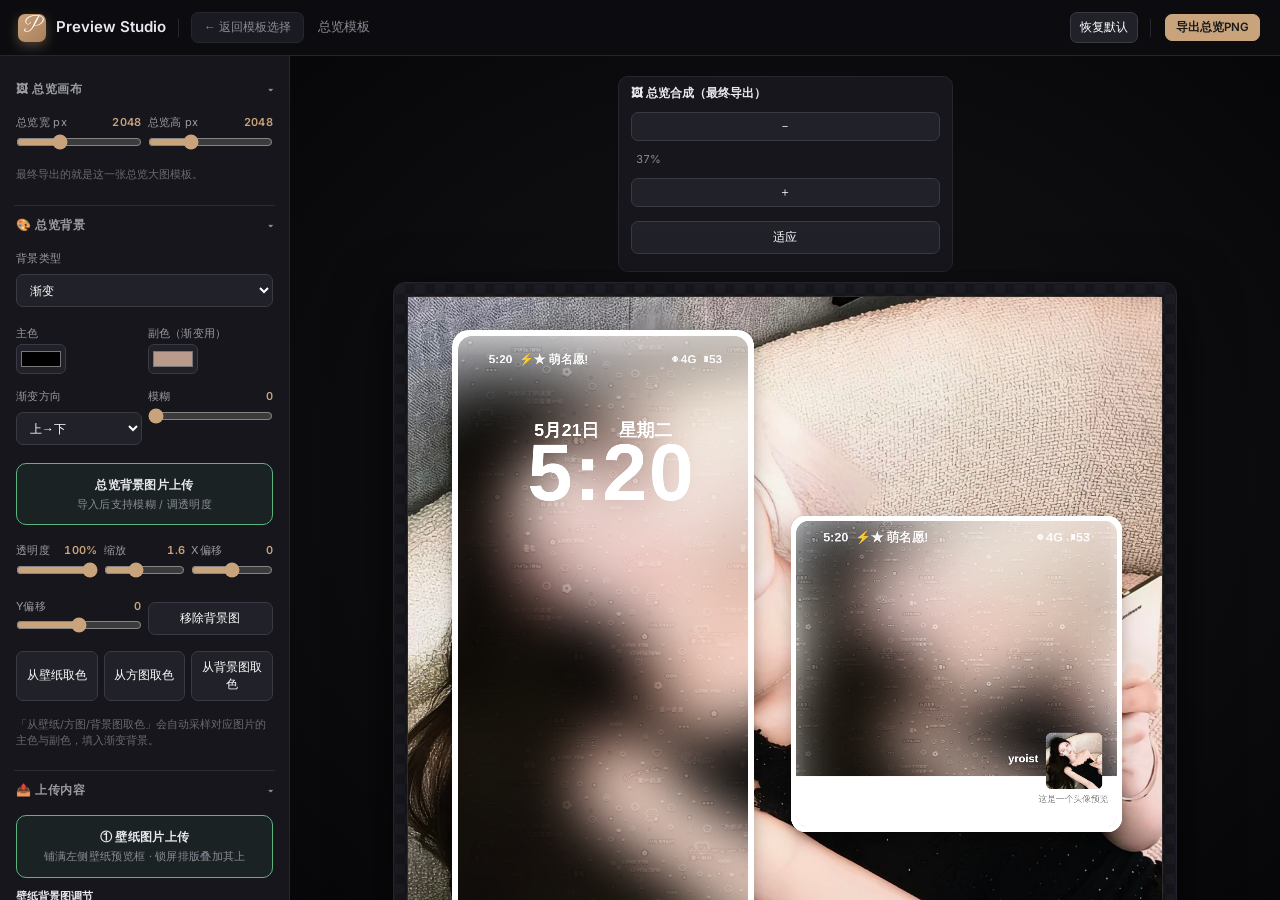
==== dual-studio.html @ 0d93e58e "feat: 新增「壁纸＋方图双模板」制作页（dual-studio），首页新增入口卡片 - 新增 dual-studio.html / dual-studio.js / dual-studio.css" ====
<!DOCTYPE html>
<html lang="zh-CN">
<head>
<meta charset="UTF-8">
<meta name="viewport" content="width=device-width,initial-scale=1,viewport-fit=cover">
<title>总览模板制作器 · Preview Studio</title>
<link href="fonts.css" rel="stylesheet">
<link rel="stylesheet" href="dual-studio.css">
</head>
<body>

<header>
  <div class="brand-logo">P</div>
  <span class="brand">Preview Studio</span>
  <span class="sep"></span>
  <button class="back-btn" onclick="location.href='preview-studio.html'">← 返回模板选择</button>
  <span class="tpl-name">总览模板</span>
  <span class="grow"></span>
  <button class="btn-ic" id="btnReset">恢复默认</button>
  <span class="sep"></span>
  <button class="primary small" id="btnExportOverview">导出总览PNG</button>
</header>

<main>
  <!-- ============ 左侧：总览统一设置面板 ============ -->
  <aside class="panel" id="leftPanel">
    <details class="sec" open>
      <summary>🖼 总览画布</summary>
      <div class="body">
        <div class="grid2">
          <div><label>总览宽 px<b class="pv">2048</b></label><input type="range" id="ovW" min="120" max="6000" step="1" value="2048"></div>
          <div><label>总览高 px<b class="pv">2048</b></label><input type="range" id="ovH" min="120" max="6000" step="1" value="2048"></div>
        </div>
        <p class="hint">最终导出的就是这一张总览大图模板。</p>
      </div>
    </details>

    <details class="sec" open>
      <summary>🎨 总览背景</summary>
      <div class="body">
        <div class="f"><label>背景类型</label>
          <select id="ovBgType">
            <option value="solid">纯色</option>
            <option value="gradient">渐变</option>
            <option value="dark">深色</option>
          </select>
        </div>
        <div class="grid2">
          <div><label>主色</label><input type="color" id="ovBgColor" value="#eceef0"></div>
          <div><label>副色（渐变用）</label><input type="color" id="ovBgColor2" value="#ffffff"></div>
        </div>
        <div class="grid2">
          <div><label>渐变方向</label>
            <select id="ovBgDir">
              <option value="v">上→下</option>
              <option value="h">左→右</option>
              <option value="d">左上→右下</option>
              <option value="r">径向</option>
            </select>
          </div>
          <div><label>模糊<b class="pv">0</b></label><input type="range" id="ovBgBlur" min="0" max="80" step="1" value="0"></div>
        </div>
        <label class="up" id="upOvBgBox">
          <input type="file" id="upOvBg" accept="image/png,image/jpeg,image/webp" hidden>
          <b>总览背景图片上传</b><span>导入后支持模糊 / 调透明度</span>
        </label>
        <div class="grid3">
          <div><label>透明度<b class="pv">100%</b></label><input type="range" id="ovBgOp" min="0" max="1" step="0.01" value="1" data-fmt="pct"></div>
          <div><label>缩放<b class="pv">1</b></label><input type="range" id="ovBgScale" min="0.2" max="4" step="0.05" value="1"></div>
          <div><label>X偏移<b class="pv">0</b></label><input type="range" id="ovBgX" min="-2000" max="2000" step="1" value="0"></div>
        </div>
        <div class="grid2">
          <div><label>Y偏移<b class="pv">0</b></label><input type="range" id="ovBgY" min="-2000" max="2000" step="1" value="0"></div>
          <div style="display:flex;align-items:flex-end"><button id="ovBgClear" class="danger" style="margin:0 0 4px">移除背景图</button></div>
        </div>
        <div class="grid3">
          <button id="bgPickWp">从壁纸取色</button>
          <button id="bgPickSq">从方图取色</button>
          <button id="bgPickOv">从背景图取色</button>
        </div>
        <p class="hint">「从壁纸/方图/背景图取色」会自动采样对应图片的主色与副色，填入渐变背景。</p>
      </div>
    </details>

    <details class="sec" open>
      <summary>📤 上传内容</summary>
      <div class="body">
        <label class="up" id="upWpBox">
          <input type="file" id="upWpImg" accept="image/png,image/jpeg,image/webp" hidden>
          <b>① 壁纸图片上传</b><span>铺满左侧壁纸预览框 · 锁屏排版叠加其上</span>
        </label>
        <div class="bgAdj">
          <p class="hint" style="margin:0;font-weight:600;color:var(--text)">壁纸背景图调节</p>
          <div class="grid2">
            <div><label>高斯模糊<b class="pv">0</b></label><input type="range" id="wpBgBlur" min="0" max="80" step="1" value="0"></div>
            <div><label>透明度<b class="pv">100%</b></label><input type="range" id="wpBgOp" min="0" max="1" step="0.01" value="1" data-fmt="pct"></div>
          </div>
          <div class="grid2">
            <div><label>缩放<b class="pv">1</b></label><input type="range" id="wpBgScale" min="0.2" max="4" step="0.05" value="1"></div>
            <div><label>X偏移<b class="pv">0</b></label><input type="range" id="wpBgX" min="-2000" max="2000" step="1" value="0"></div>
          </div>
          <div class="grid2">
            <div><label>Y偏移<b class="pv">0</b></label><input type="range" id="wpBgY" min="-2000" max="2000" step="1" value="0"></div>
            <div style="display:flex;align-items:flex-end"><button id="wpBgClear" class="danger" style="margin:0 0 4px">移除壁纸背景图</button></div>
          </div>
        </div>
        <label class="up" id="upSqBox">
          <input type="file" id="upSqImg" accept="image/png,image/jpeg,image/webp" hidden>
          <b>② 方图封面图片上传</b><span>铺满右侧方图框 · 作为朋友圈封面背景</span>
        </label>
        <div class="bgAdj">
          <p class="hint" style="margin:0;font-weight:600;color:var(--text)">方图背景图调节</p>
          <div class="grid2">
            <div><label>高斯模糊<b class="pv">0</b></label><input type="range" id="sqBgBlur" min="0" max="80" step="1" value="0"></div>
            <div><label>透明度<b class="pv">100%</b></label><input type="range" id="sqBgOp" min="0" max="1" step="0.01" value="1" data-fmt="pct"></div>
          </div>
          <div class="grid2">
            <div><label>缩放<b class="pv">1</b></label><input type="range" id="sqBgScale" min="0.2" max="4" step="0.05" value="1"></div>
            <div><label>X偏移<b class="pv">0</b></label><input type="range" id="sqBgX" min="-2000" max="2000" step="1" value="0"></div>
          </div>
          <div class="grid2">
            <div><label>Y偏移<b class="pv">0</b></label><input type="range" id="sqBgY" min="-2000" max="2000" step="1" value="0"></div>
            <div style="display:flex;align-items:flex-end"><button id="sqBgClear" class="danger" style="margin:0 0 4px">移除方图背景图</button></div>
          </div>
        </div>
        <label class="up" id="upAvBox">
          <input type="file" id="upAvatar" accept="image/png,image/jpeg,image/webp" hidden>
          <b>③ 朋友圈头像上传</b><span>显示在封面右下角 · 位置大小见「方图信息栏 &amp; 头像」</span>
        </label>
      </div>
    </details>

    <details class="sec" open>
      <summary>🛍 方图信息栏 & 头像</summary>
      <div class="body">
        <p class="hint">右侧方图已参考微信朋友圈主页布局：背景封面 + 右下角头像 + 昵称 + 个性签名。下方「白色信息栏」默认隐藏，如需商品价格栏可打开。</p>
        <label class="chk" style="margin:4px 0"><input type="checkbox" id="ibVis">显示白色信息栏</label>
        <div class="grid2">
          <div><label>信息栏高度<b class="pv">180</b></label><input type="range" id="ibH" min="60" max="420" step="1" value="180"></div>
          <div><label>底色</label><input type="color" id="ibBg" value="#ffffff"></div>
        </div>
        <div class="grid2">
          <div><label>信息栏宽度<b class="pv">1080</b></label><input type="range" id="ibW" min="60" max="2000" step="1" value="1080"></div>
          <div><label>信息栏X<b class="pv">0</b></label><input type="range" id="ibX" min="-1000" max="2000" step="1" value="0"></div>
        </div>
        <div class="grid2">
          <div><label>内边距<b class="pv">46</b></label><input type="range" id="ibPad" min="10" max="120" step="1" value="46"></div>
          <div style="display:flex;align-items:flex-end"><button id="ibAddLine" style="margin:0 0 4px">＋ 添加一行</button></div>
        </div>
        <div style="margin-top:6px">
          <p class="hint" style="margin-bottom:6px;font-weight:600;color:var(--text)">👤 头像（朋友圈布局：右下角）</p>
          <div class="grid2">
            <div><label>头像X<b class="pv">780</b></label><input type="range" id="avX" min="0" max="1080" step="1" value="780"></div>
            <div><label>头像Y<b class="pv">780</b></label><input type="range" id="avY" min="0" max="1080" step="1" value="780"></div>
          </div>
          <div class="grid2">
            <div><label>头像大小<b class="pv">220</b></label><input type="range" id="avW" min="40" max="400" step="1" value="220"></div>
            <div><label>圆角<b class="pv">20</b></label><input type="range" id="avR" min="0" max="400" step="1" value="20"></div>
          </div>
        </div>
        <div style="border-top:1px solid var(--border);padding-top:8px;margin-top:6px">
          <p class="hint" style="margin-bottom:6px;font-weight:600;color:var(--text)">📝 信息栏文字</p>
          <div id="ibLines"></div>
        </div>
      </div>
    </details>

    <details class="sec" open>
      <summary>💬 方图文字（朋友圈昵称 / 签名）</summary>
      <div class="body">
        <p class="hint">这些文字直接画在方图封面上，就是朋友圈的昵称与个性签名。可在预览里直接拖动/缩放，也可用下面滑块精调；「＋ 添加文字」可再加多组装饰文案。</p>
        <div class="grid2">
          <button id="sqTextAdd">＋ 添加文字</button>
          <button id="sqTextDel" class="danger">删除选中文字</button>
        </div>
        <div id="sqTextList"></div>
      </div>
    </details>

    <details class="sec" open>
      <summary>📱 壁纸锁屏元素（大时间 / 日期等）</summary>
      <div class="body">
        <p class="hint">锁屏大时间、日期、状态栏、底部按钮/线条都可单独调节大小、位置、颜色与字体，也可在预览里直接拖动缩放。</p>
        <div class="grid2">
          <button id="wpElAdd">＋ 添加文字</button>
          <button id="wpElDel" class="danger">删除选中</button>
        </div>
        <div id="wpElList"></div>
      </div>
    </details>

    <details class="sec" open>
      <summary>💧 全屏水印（壁纸 / 方图）</summary>
      <div class="body">
        <div class="f"><label>作用图层</label>
          <select id="wmTarget">
            <option value="wp">壁纸图层</option>
            <option value="sq">方图图层</option>
          </select>
        </div>
        <label class="chk" style="margin:2px 0"><input type="checkbox" id="wmEnable">启用全屏水印</label>
        <label class="up" id="upWmBox">
          <input type="file" id="upWm" accept="image/png,image/jpeg,image/webp" hidden>
          <b>上传水印图片</b><span>建议 PNG 透明底 logo / 文字</span>
        </label>
        <div class="f"><label>混合模式</label>
          <select id="wmBlend">
            <option value="overlay">叠加 overlay</option>
            <option value="soft-light">柔光 soft-light</option>
            <option value="hard-light">强光 hard-light</option>
            <option value="multiply">正片叠底 multiply</option>
            <option value="screen">滤色 screen</option>
            <option value="lighten">变亮 lighten</option>
            <option value="darken">变暗 darken</option>
            <option value="normal">正常 normal</option>
          </select>
        </div>
        <div class="grid2">
          <div><label>缩放<b class="pv">40%</b></label><input type="range" id="wmScale" min="0.05" max="3" step="0.05" value="0.4" data-fmt="pct"></div>
          <div><label>透明度<b class="pv">35%</b></label><input type="range" id="wmOpacity" min="0" max="1" step="0.01" value="0.35" data-fmt="pct"></div>
        </div>
        <div class="grid2">
          <div><label>X位置<b class="pv">50%</b></label><input type="range" id="wmX" min="0" max="1" step="0.01" value="0.5" data-fmt="pct"></div>
          <div><label>Y位置<b class="pv">50%</b></label><input type="range" id="wmY" min="0" max="1" step="0.01" value="0.5" data-fmt="pct"></div>
        </div>
        <div class="grid2">
          <div><label>倾斜<b class="pv">0°</b></label><input type="range" id="wmRot" min="-45" max="45" step="1" value="0" data-fmt="deg"></div>
          <div><label>平铺间距<b class="pv">60%</b></label><input type="range" id="wmGap" min="0" max="2" step="0.05" value="0.6" data-fmt="pct"></div>
        </div>
        <label class="chk" style="margin:2px 0"><input type="checkbox" id="wmTile" checked>全屏平铺</label>
        <p class="hint">水印按「画布长边」等比计算尺寸，预览与导出比例一致；壁纸与方图各自独立配置。</p>
      </div>
    </details>

    <details class="sec" open>
      <summary>📱 壁纸预览框</summary>
      <div class="body">
        <div class="row">
          <label class="chk" style="margin:0"><input type="checkbox" id="ovWpSlotVis" checked>显示壁纸框</label>
        </div>
        <div class="grid3" style="margin-top:4px">
          <div><label>X 位置<b class="pv">120</b></label><input type="range" id="ovWpSlotX" min="-500" max="4000" step="1" value="120"></div>
          <div><label>Y 位置<b class="pv">90</b></label><input type="range" id="ovWpSlotY" min="-500" max="4000" step="1" value="90"></div>
          <div><label>宽度<b class="pv">820</b></label><input type="range" id="ovWpSlotW" min="100" max="3000" step="1" value="820"></div>
        </div>
        <div class="grid3">
          <div><label>圆角<b class="pv">44</b></label><input type="range" id="ovWpSlotR" min="0" max="400" step="1" value="44"></div>
          <div><label>阴影<b class="pv">40</b></label><input type="range" id="ovWpSlotSd" min="0" max="200" step="1" value="40"></div>
          <div><label>内边距<b class="pv">16</b></label><input type="range" id="ovWpSlotPad" min="0" max="200" step="1" value="16"></div>
        </div>
        <div class="grid3">
          <div><label>框型</label>
            <select id="ovWpSlotFrame">
              <option value="round">圆角</option>
              <option value="arch">拱顶</option>
              <option value="corner">角标</option>
            </select>
          </div>
          <div><label>描边颜色</label><input type="color" id="ovWpSlotBC" value="#c9a37c"></div>
          <div style="display:flex;align-items:flex-end"><label class="chk" style="margin:0 0 6px"><input type="checkbox" id="ovWpSlotBorder" checked>双线描边</label></div>
        </div>
        <div class="grid3">
          <div><label>底部标题</label><input type="text" id="ovWpSlotTitle" placeholder="可留空"></div>
          <div><label>标题字号<b class="pv">30</b></label><input type="range" id="ovWpSlotTS" min="8" max="200" step="1" value="30"></div>
          <div><label>标题颜色</label><input type="color" id="ovWpSlotTC" value="#8a8f96"></div>
        </div>
      </div>
    </details>

    <details class="sec" open>
      <summary>🛍 方图预览框</summary>
      <div class="body">
        <div class="row">
          <label class="chk" style="margin:0"><input type="checkbox" id="ovSqSlotVis" checked>显示方图框</label>
        </div>
        <div class="grid3" style="margin-top:4px">
          <div><label>X 位置<b class="pv">1040</b></label><input type="range" id="ovSqSlotX" min="-500" max="4000" step="1" value="1040"></div>
          <div><label>Y 位置<b class="pv">594</b></label><input type="range" id="ovSqSlotY" min="-500" max="4000" step="1" value="594"></div>
          <div><label>宽度<b class="pv">900</b></label><input type="range" id="ovSqSlotW" min="100" max="3000" step="1" value="900"></div>
        </div>
        <div class="grid3">
          <div><label>圆角<b class="pv">40</b></label><input type="range" id="ovSqSlotR" min="0" max="400" step="1" value="40"></div>
          <div><label>阴影<b class="pv">40</b></label><input type="range" id="ovSqSlotSd" min="0" max="200" step="1" value="40"></div>
          <div><label>内边距<b class="pv">14</b></label><input type="range" id="ovSqSlotPad" min="0" max="200" step="1" value="14"></div>
        </div>
        <div class="grid3">
          <div><label>框型</label>
            <select id="ovSqSlotFrame">
              <option value="round">圆角</option>
              <option value="arch">拱顶</option>
              <option value="corner">角标</option>
            </select>
          </div>
          <div><label>描边颜色</label><input type="color" id="ovSqSlotBC" value="#c9a37c"></div>
          <div style="display:flex;align-items:flex-end"><label class="chk" style="margin:0 0 6px"><input type="checkbox" id="ovSqSlotBorder" checked>双线描边</label></div>
        </div>
        <div class="grid3">
          <div><label>底部标题</label><input type="text" id="ovSqSlotTitle" placeholder="可留空"></div>
          <div><label>标题字号<b class="pv">30</b></label><input type="range" id="ovSqSlotTS" min="8" max="200" step="1" value="30"></div>
          <div><label>标题颜色</label><input type="color" id="ovSqSlotTC" value="#8a8f96"></div>
        </div>
      </div>
    </details>

    <details class="sec" open>
      <summary>✒ 署名 & 标注文字</summary>
      <div class="body">
        <div id="ovSigBody"></div>
      </div>
    </details>

    <details class="sec">
      <summary>✨ 风格预设</summary>
      <div class="body">
        <div class="presetBtns">
          <button class="pbtn" data-p="gray"><span class="dot" style="background:#eceef0"></span>浅灰简约</button>
          <button class="pbtn" data-p="white"><span class="dot" style="background:#fff"></span>纯白极简</button>
          <button class="pbtn" data-p="pink"><span class="dot" style="background:#f9ebef"></span>浅粉甜系</button>
          <button class="pbtn" data-p="dark"><span class="dot" style="background:#141414"></span>深色高对比</button>
        </div>
        <p class="hint">预设一键换色，所有文字仍可单独编辑。页面每 15 秒自动保存，刷新自动恢复。</p>
      </div>
    </details>

    <details class="sec">
      <summary>💾 预设存档 / 分享链接</summary>
      <div class="body">
        <p class="hint">预设保存在本机浏览器，可快速切换不同排版风格；也可以生成分享链接发给别人，对方打开链接即可自动套用。</p>
        <div class="presetGrid" id="presetGrid"></div>
        <div class="row" style="margin-top:6px">
          <button id="btnMakeLink" class="primary">🔗 生成分享链接</button>
          <button id="btnCopyLink">复制链接</button>
        </div>
        <div class="f"><label>分享链接 / 短码</label><input type="text" id="presetLink" placeholder="点「生成分享链接」，或把别人的链接粘贴到这里"></div>
        <div class="grid2">
          <button id="btnImportLink">导入链接</button>
          <button id="btnPasteImport">从剪贴板导入</button>
        </div>
        <p class="hint">链接只记录排版与参数（不含图片）；接收方打开后图片需重新上传。</p>
      </div>
    </details>
  </aside>

  <!-- ============ 中部：总览画布 ============ -->
  <section id="stageWrap">
    <div class="stageCol">
      <div class="stageBar">
        <span class="t">🖼 总览合成（最终导出）</span>
        <button class="btn-ic" id="ovZout">－</button>
        <span class="zoomv" id="ovZoomv"></span>
        <button class="btn-ic" id="ovZin">＋</button>
        <button id="ovFit">适应</button>
        <span class="grow"></span>
      </div>
      <div class="stageOuter">
        <div class="stageInner" id="ovInner">
          <canvas id="ovCanvas" class="base"></canvas>
          <canvas id="ovOvl" class="ovl"></canvas>
          <textarea id="ovInline" class="inlineEditor" spellcheck="false"></textarea>
        </div>
      </div>
      <p class="hint" id="ovTip">提示：方图封面内的头像 / 昵称 / 文字可直接在预览里拖动，四角拖动缩放，顶部圆点拖动旋转，双击文字即可修改内容。</p>
    </div>
  </section>
</main>

<input type="file" id="fileReplace" accept="image/png,image/jpeg,image/webp" hidden>
<div id="toast"></div>

<script src="dual-studio-default.js"></script>
<script src="dual-studio.js"></script>
</body>
</html>
---- fonts.css ----
/* ============================================================
   本地内置字体（真·离线）  ——  全部为 SIL Open Font License (OFL)
   可商用 / 可嵌入 / 可再分发。来源：Fontsource (fontsource.org)
   ------------------------------------------------------------
   中文 · 黑体/宋体/圆体 : 思源宋体 Noto Serif SC、思源黑体 Noto Sans SC、
                          站酷小薇 ZCOOL XiaoWei、站酷庆科黄油体 ZCOOL QingKe HuangYou
   中文 · 手写/毛笔      : 马善政毛笔楷书 Ma Shan Zheng、龙藏 Long Cang、
                          柳建毛草 Liu Jian Mao Cao、智芒星 Zhi Mang Xing
   英文 · 手写/花体      : Great Vibes、Dancing Script、Caveat、Sacramento、Parisienne
   英文 · 衬线           : Playfair Display、Cormorant Garamond、EB Garamond、Lora
   英文 · 无衬线         : Montserrat、Poppins、Inter
   ============================================================ */

/* ---------- 中文 · 黑体 / 宋体 / 圆体 ---------- */
@font-face{font-family:'Noto Serif SC';font-style:normal;font-weight:400;font-display:swap;src:url('./fonts/NotoSerifSC-400.woff2') format('woff2');}
@font-face{font-family:'Noto Serif SC';font-style:normal;font-weight:700;font-display:swap;src:url('./fonts/NotoSerifSC-700.woff2') format('woff2');}
@font-face{font-family:'Noto Sans SC';font-style:normal;font-weight:400;font-display:swap;src:url('./fonts/NotoSansSC-400.woff2') format('woff2');}
@font-face{font-family:'Noto Sans SC';font-style:normal;font-weight:700;font-display:swap;src:url('./fonts/NotoSansSC-700.woff2') format('woff2');}
@font-face{font-family:'ZCOOL XiaoWei';font-style:normal;font-weight:400;font-display:swap;src:url('./fonts/ZCOOLXiaoWei-400.woff2') format('woff2');}
@font-face{font-family:'ZCOOL QingKe HuangYou';font-style:normal;font-weight:400;font-display:swap;src:url('./fonts/ZCOOLQingKeHuangYou-400.woff2') format('woff2');}

/* ---------- 中文 · 手写 / 毛笔 ---------- */
@font-face{font-family:'Ma Shan Zheng';font-style:normal;font-weight:400;font-display:swap;src:url('./fonts/MaShanZheng-400.woff2') format('woff2');}
@font-face{font-family:'Long Cang';font-style:normal;font-weight:400;font-display:swap;src:url('./fonts/LongCang-400.woff2') format('woff2');}
@font-face{font-family:'Liu Jian Mao Cao';font-style:normal;font-weight:400;font-display:swap;src:url('./fonts/LiuJianMaoCao-400.woff2') format('woff2');}
@font-face{font-family:'Zhi Mang Xing';font-style:normal;font-weight:400;font-display:swap;src:url('./fonts/ZhiMangXing-400.woff2') format('woff2');}

/* ---------- 英文 · 手写 / 花体 ---------- */
@font-face{font-family:'Great Vibes';font-style:normal;font-weight:400;font-display:swap;src:url('./fonts/GreatVibes-400.woff2') format('woff2');}
@font-face{font-family:'Dancing Script';font-style:normal;font-weight:400;font-display:swap;src:url('./fonts/DancingScript-400.woff2') format('woff2');}
@font-face{font-family:'Dancing Script';font-style:normal;font-weight:600;font-display:swap;src:url('./fonts/DancingScript-600.woff2') format('woff2');}
@font-face{font-family:'Caveat';font-style:normal;font-weight:400;font-display:swap;src:url('./fonts/Caveat-400.woff2') format('woff2');}
@font-face{font-family:'Caveat';font-style:normal;font-weight:600;font-display:swap;src:url('./fonts/Caveat-600.woff2') format('woff2');}
@font-face{font-family:'Sacramento';font-style:normal;font-weight:400;font-display:swap;src:url('./fonts/Sacramento-400.woff2') format('woff2');}
@font-face{font-family:'Parisienne';font-style:normal;font-weight:400;font-display:swap;src:url('./fonts/Parisienne-400.woff2') format('woff2');}

/* ---------- 英文 · 衬线 ---------- */
@font-face{font-family:'Playfair Display';font-style:normal;font-weight:400;font-display:swap;src:url('./fonts/PlayfairDisplay-400.woff2') format('woff2');}
@font-face{font-family:'Playfair Display';font-style:normal;font-weight:700;font-display:swap;src:url('./fonts/PlayfairDisplay-700.woff2') format('woff2');}
@font-face{font-family:'Cormorant Garamond';font-style:normal;font-weight:400;font-display:swap;src:url('./fonts/CormorantGaramond-400.woff2') format('woff2');}
@font-face{font-family:'Cormorant Garamond';font-style:normal;font-weight:600;font-display:swap;src:url('./fonts/CormorantGaramond-600.woff2') format('woff2');}
@font-face{font-family:'EB Garamond';font-style:normal;font-weight:400;font-display:swap;src:url('./fonts/EBGaramond-400.woff2') format('woff2');}
@font-face{font-family:'EB Garamond';font-style:normal;font-weight:600;font-display:swap;src:url('./fonts/EBGaramond-600.woff2') format('woff2');}
@font-face{font-family:'Lora';font-style:normal;font-weight:400;font-display:swap;src:url('./fonts/Lora-400.woff2') format('woff2');}
@font-face{font-family:'Lora';font-style:normal;font-weight:600;font-display:swap;src:url('./fonts/Lora-600.woff2') format('woff2');}

/* ---------- 英文 · 无衬线 ---------- */
@font-face{font-family:'Montserrat';font-style:normal;font-weight:400;font-display:swap;src:url('./fonts/Montserrat-400.woff2') format('woff2');}
@font-face{font-family:'Montserrat';font-style:normal;font-weight:600;font-display:swap;src:url('./fonts/Montserrat-600.woff2') format('woff2');}
@font-face{font-family:'Montserrat';font-style:normal;font-weight:700;font-display:swap;src:url('./fonts/Montserrat-700.woff2') format('woff2');}
@font-face{font-family:'Poppins';font-style:normal;font-weight:400;font-display:swap;src:url('./fonts/Poppins-400.woff2') format('woff2');}
@font-face{font-family:'Poppins';font-style:normal;font-weight:600;font-display:swap;src:url('./fonts/Poppins-600.woff2') format('woff2');}
@font-face{font-family:'Inter';font-style:normal;font-weight:400;font-display:swap;src:url('./fonts/Inter-400.woff2') format('woff2');}
@font-face{font-family:'Inter';font-style:normal;font-weight:600;font-display:swap;src:url('./fonts/Inter-600.woff2') format('woff2');}
---- dual-studio.css ----
/* ============================================================
   Dual Studio · 与 Preview Studio 共用的深色主题
   ============================================================ */
@import url('fonts.css');

*{box-sizing:border-box;margin:0;padding:0}
html,body{height:100%;overflow:hidden}
:root{
  /* 与 preview-studio.html 保持一致 */
  --bg:#0d0d10;--bg-soft:#15151a;--card:#1a1a22;--border:#26262f;
  --text:#e8e8ee;--muted:#8b8b95;--accent:#c9a37c;--accent-soft:#3a5a8a;
  --danger:#e5484d;--ok:#5ab47d;
  --radius:14px;
  --header-h:52px;
}
body{
  font:12.5px/1.5 'Inter',"PingFang SC","Microsoft YaHei",sans-serif;
  background:var(--bg);color:var(--text);
  display:flex;flex-direction:column;
  overflow:hidden;
}
a{color:inherit;text-decoration:none}

/* ---------- 通用控件 ---------- */
button,select,input[type=text],input[type=number],input[type=file],textarea{
  width:100%;margin:4px 0;padding:7px 9px;
  background:#21212a;color:#fff;
  border:1px solid #3a3a45;border-radius:7px;
  font-size:12px;font-family:inherit;transition:background .15s,border-color .15s;
}
button{cursor:pointer;transition:.15s}
button:hover{background:#2c2c38;border-color:#4a4a58}
button.primary{background:var(--accent);border-color:var(--accent);color:#1a1a1a;font-weight:600}
button.primary:hover{background:#d4b08c}
button.ghost{background:transparent}
button.small{width:auto;padding:5px 10px;margin:2px;display:inline-block;font-size:11.5px}
button:disabled{opacity:.45;cursor:not-allowed}
input:focus,select:focus,textarea:focus{outline:2px solid rgba(201,163,124,.35);border-color:var(--accent)}
input[type=color]{height:30px;padding:2px;background:#21212a;border:1px solid #3a3a45;border-radius:6px;cursor:pointer}
input[type=range]{width:100%;padding:0;border:none;background:transparent;accent-color:var(--accent)}
label{display:block;font-size:11px;color:#9a9aa3;margin:6px 0 3px;letter-spacing:.3px}
label .pv{float:right;color:var(--accent);font-weight:600;font-variant-numeric:tabular-nums}
.hint{font-size:10.5px;color:#6a6a74;line-height:1.5;margin:4px 0}
.chk{display:flex;align-items:center;gap:6px;font-size:11.5px;color:#b8b8c0;cursor:pointer;margin:4px 0}
.chk input{width:auto;margin:0}

/* ---------- 顶栏（与原站 .panel-topbar 风格一致） ---------- */
header{
  display:flex;align-items:center;gap:10px;
  padding:12px 18px;
  background:rgba(13,13,16,.88);backdrop-filter:blur(20px);
  border-bottom:1px solid var(--border);
  z-index:20;flex-wrap:wrap;
}
header .brand{
  display:flex;align-items:center;gap:8px;
  font-weight:700;font-size:15px;color:var(--text);
}
header .brand-logo{
  width:28px;height:28px;border-radius:7px;
  background:linear-gradient(135deg,var(--accent),#a87f5a);
  display:flex;align-items:center;justify-content:center;
  font-family:'Great Vibes',cursive;color:#fff;font-size:18px;
  box-shadow:0 4px 12px rgba(201,163,124,.35);
}
.back-btn{
  padding:6px 12px;border-radius:7px;
  background:#1a1a22;border:1px solid var(--border);
  color:var(--muted);font-size:12px;font-weight:500;
  transition:.15s;cursor:pointer;white-space:nowrap;
  width:auto;margin:0;
}
.back-btn:hover{color:var(--accent);border-color:var(--accent);background:#22222c}
.tpl-name{font-size:12.5px;color:var(--muted);padding-left:4px}
header .sep{width:1px;height:18px;background:var(--border);margin:0 2px}
header .grow{flex:1}
header .btn-ic{width:auto;padding:6px 9px;margin:0;font-size:12px}

/* ---------- 主体三栏 ---------- */
main{flex:1;display:flex;min-height:0}
.panel{
  background:#16161c;overflow-y:auto;overflow-x:hidden;
  border-right:1px solid var(--border);
}
.panel::-webkit-scrollbar{width:6px}
.panel::-webkit-scrollbar-thumb{background:#333;border-radius:3px}
#leftPanel{width:290px;padding:14px;flex-shrink:0}
#rightPanel{width:276px;padding:14px;flex-shrink:0;border-right:none;border-left:1px solid var(--border)}

/* ---------- 折叠分组 ---------- */
.sec{margin-bottom:12px}
.sec>summary{
  list-style:none;cursor:pointer;
  padding:9px 2px 6px;
  font-weight:600;font-size:12px;color:#9a9aa3;
  letter-spacing:.5px;
  border-top:1px solid #2a2a35;
  padding-top:10px;margin-top:8px;
  display:flex;align-items:center;gap:6px;user-select:none;
}
.sec:first-child>summary{border-top:none;margin-top:0}
.sec>summary::after{content:"▾";margin-left:auto;color:var(--muted);transition:.15s;font-size:10px}
.sec:not([open])>summary::after{transform:rotate(-90deg)}
.sec .body{padding:4px 2px 6px;display:flex;flex-direction:column;gap:8px}

.row{display:flex;gap:6px;align-items:center}
.row>*{min-width:0}
.row .f{flex:1}
.row-2{display:grid;grid-template-columns:1fr 1fr;gap:6px}
.grid2{display:grid;grid-template-columns:1fr 1fr;gap:6px}
.grid3{display:grid;grid-template-columns:1fr 1fr 1fr;gap:6px}
.grid4{display:grid;grid-template-columns:repeat(4,1fr);gap:5px}

/* ---------- 画布切换 tab ---------- */
.cTabs{display:flex;gap:6px;margin-bottom:10px}
.cTabs button{flex:1;padding:7px 0;font-size:12px;margin:0}
.cTabs button.on{background:var(--accent);border-color:var(--accent);color:#1a1a1a;font-weight:600}

.canvasTabs{display:flex;gap:6px;margin-bottom:8px}
.canvasTabs button{flex:1;padding:6px 0;font-size:11.5px}
.canvasTabs button.on{background:var(--accent);border-color:var(--accent);color:#1a1a1a}

/* ---------- 上传框 ---------- */
.up{
  border:1.5px dashed #3a3a45;border-radius:10px;
  padding:12px 10px;text-align:center;cursor:pointer;
  transition:.15s;position:relative;background:#15151a;
}
.up:hover{border-color:var(--accent);background:#1d1d26}
.up b{display:block;font-size:12px;margin-bottom:2px;color:var(--text);font-weight:600}
.up span{font-size:10.5px;color:var(--muted)}
.up.has{border-style:solid;border-color:#5ab47d;background:rgba(90,180,125,.08)}
.up .thumb{max-width:100%;max-height:60px;border-radius:5px;margin-bottom:4px;display:block;margin-inline:auto}

/* ---------- 预设按钮 ---------- */
.presetBtns{display:grid;grid-template-columns:1fr 1fr;gap:5px}
.pbtn{display:flex;align-items:center;gap:7px;padding:6px 8px;font-size:11.5px;text-align:left;margin:0}
.pbtn .dot{width:14px;height:14px;border-radius:4px;border:1px solid #3a3a45;flex-shrink:0}

/* ---------- 预设存档槽 / 导入导出 ---------- */
.presetGrid{display:flex;flex-direction:column;gap:5px}
.presetGrid .presetRow{display:grid;grid-template-columns:1fr 1fr;gap:5px}
.presetGrid button{margin:0;font-size:11.5px;padding:6px 0}
.presetGrid button.empty{opacity:.5}

/* ---------- 画布区 ---------- */
#stageWrap{
  flex:1;display:flex;gap:18px;padding:20px;
  overflow:auto;align-items:flex-start;justify-content:center;flex-wrap:wrap;
  background:radial-gradient(ellipse at center,#141418 0%,#070709 100%);
}
.stageCol{display:flex;flex-direction:column;gap:10px;max-width:100%;align-items:center}
.stageBar{
  display:flex;align-items:center;gap:6px;
  background:#16161c;border:1px solid var(--border);
  border-radius:10px;padding:7px 12px;flex-wrap:wrap;
  min-width:min(100%,200px);
}
.stageBar .t{font-weight:600;font-size:12px;color:var(--text)}
.stageBar .grow{flex:1}
.stageBar .zoomv{font-size:11px;color:var(--muted);min-width:36px;text-align:center;font-variant-numeric:tabular-nums}
.btn-ic{padding:5px 9px;font-size:12px}
.stageOuter{
  background:
    repeating-conic-gradient(#18181e 0% 25%, #1e1e26 0% 50%) 50%/20px 20px;
  border:1px solid var(--border);
  border-radius:12px;padding:14px;
  display:inline-block;max-width:100%;
  box-shadow:0 20px 60px rgba(0,0,0,.5);
}
.stageInner{
  position:relative;margin:0 auto;
  box-shadow:0 0 0 1px rgba(201,163,124,.15), 0 6px 28px rgba(0,0,0,.5);
  border-radius:6px;overflow:visible;background:#fff;
}
.stageInner canvas{position:absolute;left:0;top:0;border-radius:0}
.stageInner canvas.base{position:relative}
.stageInner canvas.ovl{touch-action:none;cursor:default}
.inlineEditor{
  position:absolute;display:none;resize:none;overflow:hidden;
  background:rgba(255,255,255,.97);
  border:2px solid var(--accent);border-radius:3px;
  padding:0;margin:0;line-height:1.3;z-index:15;white-space:pre;
  color:#1a1a1a;
}

/* ---------- 图层列表 ---------- */
#layerList{display:flex;flex-direction:column;gap:3px;max-height:280px;overflow-y:auto}
.layerItem{
  display:flex;align-items:center;gap:6px;
  padding:6px 8px;border:1px solid var(--border);
  border-radius:7px;cursor:pointer;font-size:12px;
  background:#1a1a22;color:var(--text);
  transition:.12s;
}
.layerItem:hover{border-color:var(--accent);background:#1f1f2a}
.layerItem.sel{border-color:var(--accent);background:rgba(201,163,124,.12)}
.layerItem .nm{flex:1;overflow:hidden;text-overflow:ellipsis;white-space:nowrap}
.layerItem .ic{font-size:12px;width:16px;text-align:center;flex-shrink:0;color:var(--muted);font-weight:600}
.layerItem .mini{
  border:none;background:none;padding:2px 3px;margin:0;
  font-size:11px;color:var(--muted);width:auto;
}
.layerItem .mini:hover{color:var(--accent)}

/* ---------- 属性面板 ---------- */
#propBody .row{margin-bottom:2px}
#emptyProp{color:var(--muted);font-size:12px;text-align:center;padding:18px 0;line-height:1.6}
#emptyProp strong{color:var(--accent);display:block;font-size:12.5px;margin-bottom:4px}
.statusline{font-size:11px;color:var(--muted);font-variant-numeric:tabular-nums;font-family:'Menlo','Consolas',monospace}

/* ---------- 信息栏行 ---------- */
.ibLine{border:1px solid var(--border);border-radius:8px;padding:8px;background:#1a1a22;display:flex;flex-direction:column;gap:5px}
.ibLine .row{gap:6px}
.ibLine .del{padding:4px 8px;font-size:11px;margin:0}

/* ---------- 图案组：快捷图标选择 ---------- */
.subLine{border:1px dashed var(--border);border-radius:7px;padding:7px;margin-top:4px;display:flex;flex-direction:column;gap:5px;background:#16161c}
.iconPick{display:flex;flex-wrap:wrap;gap:5px;margin-top:5px}
.iconPick button{
  width:auto;padding:3px 7px;margin:0;font-size:15px;line-height:1.2;
  background:#21212a;border:1px solid #3a3a45;border-radius:6px;color:var(--text);cursor:pointer;
}
.iconPick button:hover{border-color:var(--accent);background:#26262f}

/* ---------- toast ---------- */
#toast{
  position:fixed;left:50%;bottom:26px;
  transform:translateX(-50%) translateY(20px);
  background:#1a1a22;color:#fff;
  padding:9px 18px;border-radius:10px;font-size:12.5px;
  border:1px solid var(--border);
  opacity:0;pointer-events:none;transition:.25s;z-index:99;max-width:80vw;
  box-shadow:0 8px 24px rgba(0,0,0,.5);
}
#toast.show{opacity:1;transform:translateX(-50%) translateY(0)}
#toast.err{background:#3a1a1a;border-color:#5a3a3a}

/* ---------- 键盘快捷键提示 ---------- */
.shortcuts{
  font-size:10.5px;color:#6a6a74;line-height:1.7;
  padding:8px 10px;background:#15151a;border:1px solid var(--border);border-radius:7px;
}
.shortcuts kbd{
  display:inline-block;padding:1px 5px;margin:0 1px;
  background:#21212a;border:1px solid #3a3a45;border-radius:3px;
  font-size:10px;font-family:'Menlo','Consolas',monospace;color:var(--text);
}

/* ---------- 移动端：预览画布常驻顶部，参数区下方独立滚动 ---------- */
@media (max-width:1080px){
  html{height:auto;overflow-x:hidden;overflow-y:auto;-webkit-text-size-adjust:100%}
  /* body 不能有非 visible 的 overflow，否则会成为滚动容器导致 sticky 失效 */
  body{height:auto;min-height:0;overflow:visible;display:block}
  main{flex-direction:column;overflow:visible;display:flex;flex:none;min-height:0}
  /* 顶栏：sticky 置顶，含 iOS 刘海安全区 */
  header{
    position:sticky;top:0;z-index:40;
    padding-top:calc(10px + env(safe-area-inset-top,0px));
  }
  /* 预览画布：常驻在顶栏下方，滚动参数时始终可见 */
  #stageWrap{
    position:sticky;top:var(--header-h,52px);z-index:30;
    order:1;flex:none;
    flex-wrap:nowrap;overflow:hidden;
    justify-content:center;align-items:center;
    gap:0;padding:8px 10px;
    background:rgba(13,13,16,.97);
    border-bottom:1px solid var(--border);
    box-shadow:0 10px 24px rgba(0,0,0,.5);
    scroll-snap-type:none;
  }
  .stageCol{scroll-snap-align:none;flex:0 0 auto;max-width:100%}
  .stageBar{padding:5px 10px;border-radius:8px}
  .stageOuter{padding:8px;max-width:100%}
  /* 参数区：正常文档流，位于预览下方，随页面滚动 */
  #leftPanel,#rightPanel{
    width:100%;border:none;border-top:1px solid var(--border);
    max-height:none;overflow:visible;flex:none;
  }
  #leftPanel{order:2}
  #rightPanel{order:3}
  .panel{max-height:none;overflow:visible}
  /* 底部安全区留白，避免最后一个控件被 Home 条遮挡 */
  #leftPanel{padding-bottom:calc(24px + env(safe-area-inset-bottom,0px))}
}
@media (max-width:560px){
  #stageWrap{gap:0;padding:6px 8px}
  .stageOuter{padding:6px}
  .stageBar .t{font-size:11px}
  header{padding:10px 12px;padding-top:calc(10px + env(safe-area-inset-top,0px));gap:8px}
  header .brand{font-size:13px}
  header .tpl-name{display:none}
}
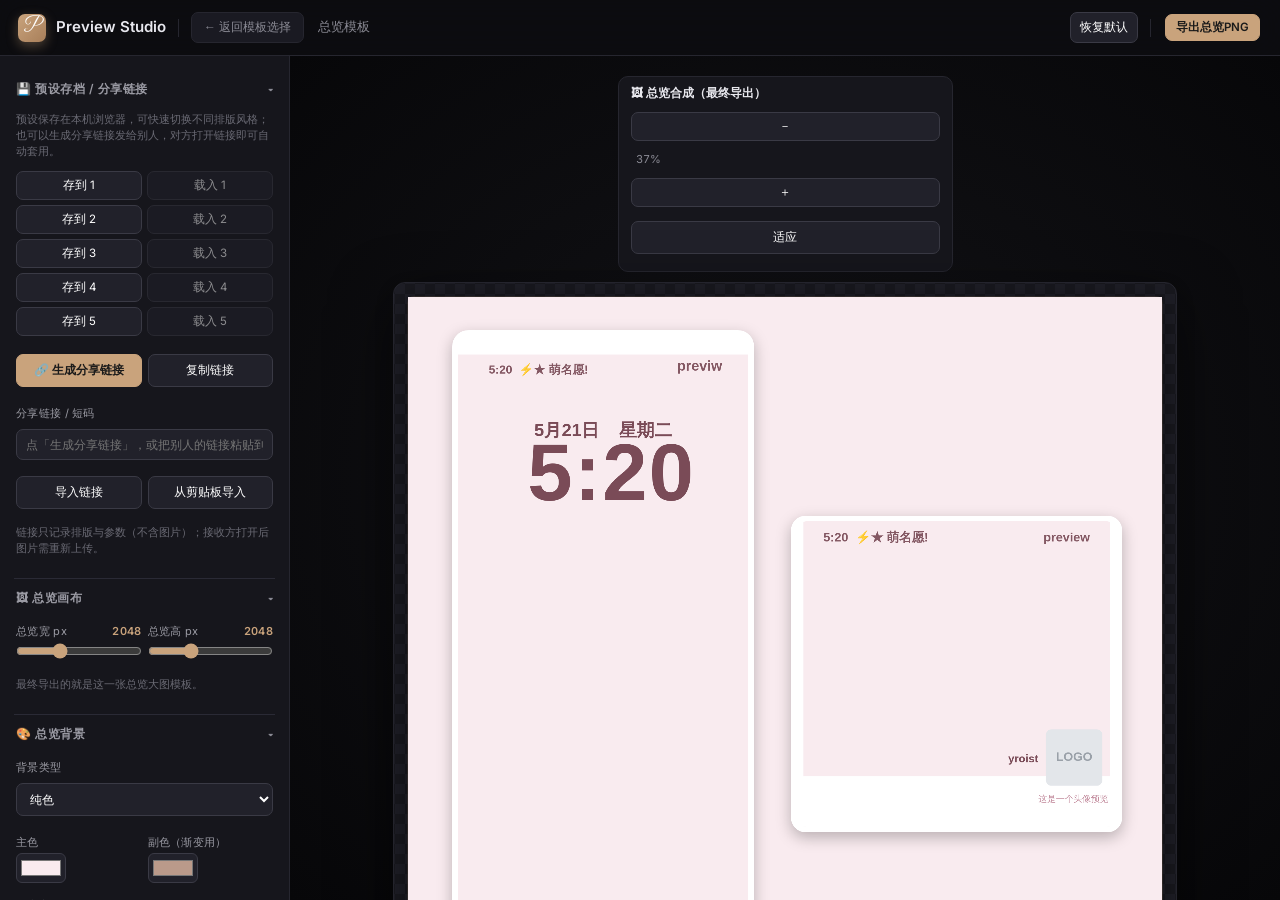
==== commit 6f928ddd: "默认初始样式更新为用户分享链接预设：允许头像与信息栏重合且头像始终在最上层（移除强制上移逻辑）；「预设存档/分享链接」面板移至左栏顶部并默认展开" ====
--- a/dual-studio.html
+++ b/dual-studio.html
@@ -25,6 +25,24 @@
   <!-- ============ 左侧：总览统一设置面板 ============ -->
   <aside class="panel" id="leftPanel">
     <details class="sec" open>
+      <summary>💾 预设存档 / 分享链接</summary>
+      <div class="body">
+        <p class="hint">预设保存在本机浏览器，可快速切换不同排版风格；也可以生成分享链接发给别人，对方打开链接即可自动套用。</p>
+        <div class="presetGrid" id="presetGrid"></div>
+        <div class="row" style="margin-top:6px">
+          <button id="btnMakeLink" class="primary">🔗 生成分享链接</button>
+          <button id="btnCopyLink">复制链接</button>
+        </div>
+        <div class="f"><label>分享链接 / 短码</label><input type="text" id="presetLink" placeholder="点「生成分享链接」，或把别人的链接粘贴到这里"></div>
+        <div class="grid2">
+          <button id="btnImportLink">导入链接</button>
+          <button id="btnPasteImport">从剪贴板导入</button>
+        </div>
+        <p class="hint">链接只记录排版与参数（不含图片）；接收方打开后图片需重新上传。</p>
+      </div>
+    </details>
+
+    <details class="sec" open>
       <summary>🖼 总览画布</summary>
       <div class="body">
         <div class="grid2">
@@ -322,23 +340,6 @@
       </div>
     </details>
 
-    <details class="sec">
-      <summary>💾 预设存档 / 分享链接</summary>
-      <div class="body">
-        <p class="hint">预设保存在本机浏览器，可快速切换不同排版风格；也可以生成分享链接发给别人，对方打开链接即可自动套用。</p>
-        <div class="presetGrid" id="presetGrid"></div>
-        <div class="row" style="margin-top:6px">
-          <button id="btnMakeLink" class="primary">🔗 生成分享链接</button>
-          <button id="btnCopyLink">复制链接</button>
-        </div>
-        <div class="f"><label>分享链接 / 短码</label><input type="text" id="presetLink" placeholder="点「生成分享链接」，或把别人的链接粘贴到这里"></div>
-        <div class="grid2">
-          <button id="btnImportLink">导入链接</button>
-          <button id="btnPasteImport">从剪贴板导入</button>
-        </div>
-        <p class="hint">链接只记录排版与参数（不含图片）；接收方打开后图片需重新上传。</p>
-      </div>
-    </details>
   </aside>
 
   <!-- ============ 中部：总览画布 ============ -->
--- a/dual-studio.css
+++ b/dual-studio.css
@@ -271,8 +271,12 @@
     scroll-snap-type:none;
   }
   .stageCol{scroll-snap-align:none;flex:0 0 auto;max-width:100%}
-  .stageBar{padding:5px 10px;border-radius:8px}
-  .stageOuter{padding:8px;max-width:100%}
+  /* 移动端只保留画布常驻：隐藏缩放/导出工具条与提示文字，给滑块腾出空间 */
+  .stageBar{display:none}
+  #ovTip{display:none}
+  /* 导出/恢复默认保留在顶栏（紧凑），不能隐藏，否则手机上无法导出、无法回到默认样式 */
+  header #btnExportOverview,header #btnReset{font-size:12px;padding:6px 9px}
+  .stageOuter{padding:6px;max-width:100%;max-height:32vh;display:flex;align-items:center;justify-content:center}
   /* 参数区：正常文档流，位于预览下方，随页面滚动 */
   #leftPanel,#rightPanel{
     width:100%;border:none;border-top:1px solid var(--border);
@@ -288,7 +292,16 @@
   #stageWrap{gap:0;padding:6px 8px}
   .stageOuter{padding:6px}
   .stageBar .t{font-size:11px}
-  header{padding:10px 12px;padding-top:calc(10px + env(safe-area-inset-top,0px));gap:8px}
-  header .brand{font-size:13px}
+  /* 顶栏手机端：不换行，保证「导出总览PNG」「恢复默认」始终可见可点 */
+  header{padding:8px 10px;padding-top:calc(8px + env(safe-area-inset-top,0px));gap:6px;flex-wrap:nowrap}
+  header .brand{font-size:13px;flex:0 1 auto;min-width:0;overflow:hidden;white-space:nowrap}
+  header .brand-logo{width:24px;height:24px;font-size:15px}
   header .tpl-name{display:none}
-}
+  /* 取消 grow 的撑开效果，避免把右侧按钮顶到看不见的位置 */
+  header .grow{flex:0 1 auto}
+  header .sep{display:none}
+  /* 返回按钮收到最小，把空间让给导出/恢复默认 */
+  header .back-btn{font-size:11px;padding:5px 7px;max-width:64px;overflow:hidden;white-space:nowrap;text-overflow:ellipsis;flex:0 0 auto}
+  /* 导出/恢复默认：紧凑但始终可见，不收缩 */
+  header #btnExportOverview,header #btnReset{font-size:11.5px;padding:6px 9px;flex:0 0 auto;white-space:nowrap;margin:0}
+}
